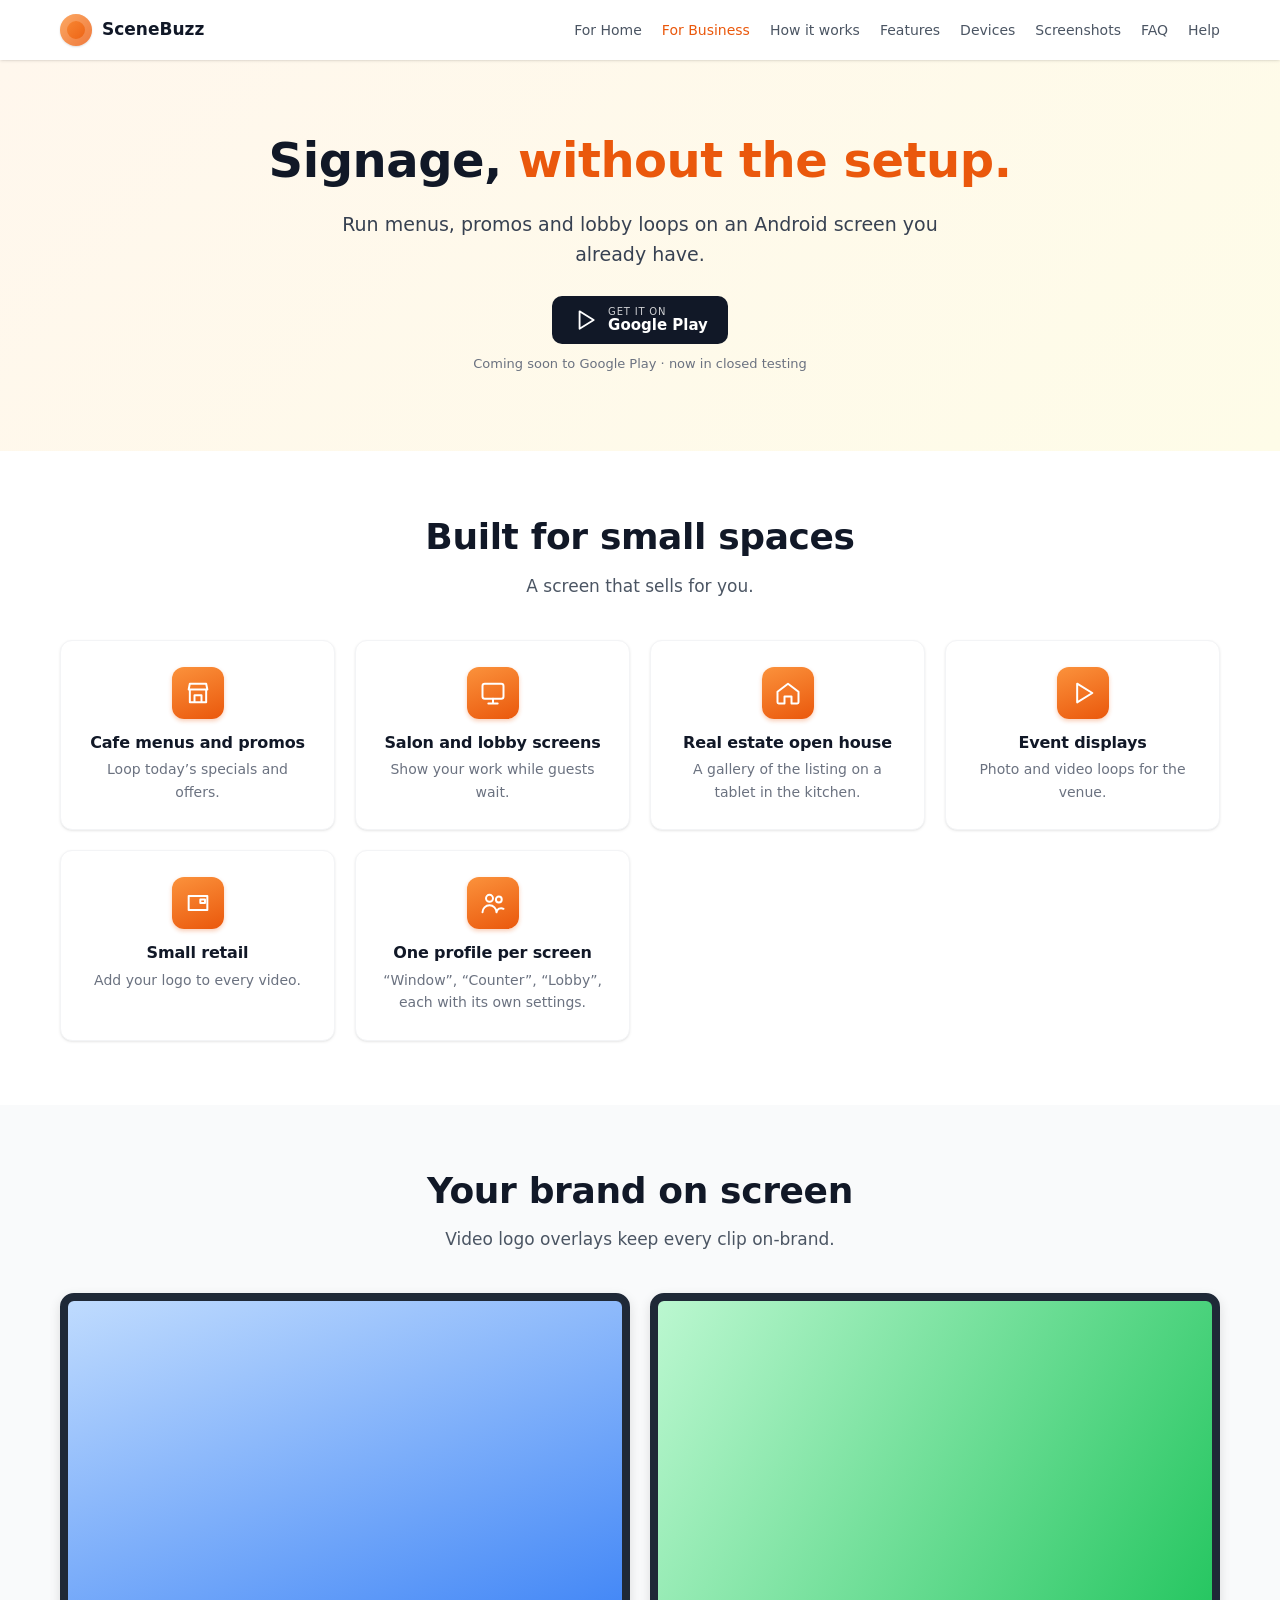
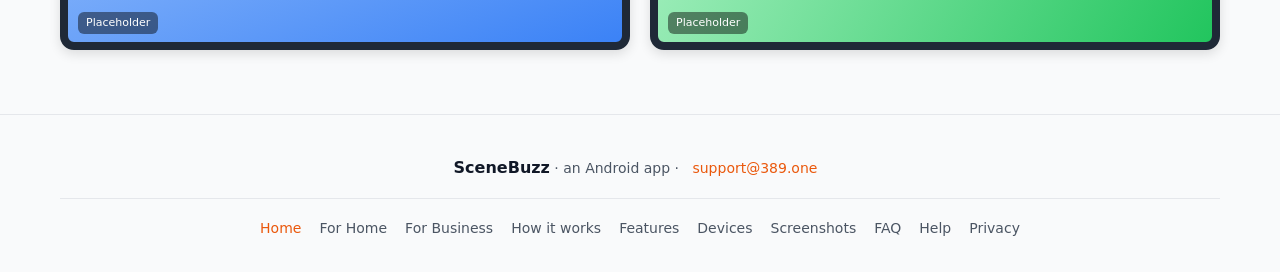
==== business.html @ 9015bb55 "Publish the SceneBuzz marketing site for GitHub Pages. Serve the generated static pages from the rep" ====
<!doctype html><html lang=en><head><meta charset=utf-8><meta name=viewport content="width=device-width,initial-scale=1"><title>For Business · SceneBuzz</title>
<link rel=stylesheet href=style.css></head><body>
<header><div class=w><a class=brand href=index.html><i></i>SceneBuzz</a><nav><a href="home.html">For Home</a><a href="business.html" class=on>For Business</a><a href="how-it-works.html">How it works</a><a href="features.html">Features</a><a href="devices.html">Devices</a><a href="screenshots.html">Screenshots</a><a href="faq.html">FAQ</a><a href="help.html">Help</a></nav></div></header><div class=hero><div class=w><h1>Signage, <span class=acc>without the setup.</span></h1><p class=lead>Run menus, promos and lobby loops on an Android screen you already have.</p><a class="btn play" href="#"><svg class="ic" viewBox="0 0 24 24" fill="none" stroke="currentColor" stroke-width="1.7" stroke-linecap="round" stroke-linejoin="round"><path d="M7 4l13 8-13 8z"/></svg><span><small>GET IT ON</small>Google Play</span></a><p class="soon">Coming soon to Google Play · now in closed testing</p></div></div><section class=""><div class=w><h2>Built for small spaces</h2><p class=sub>A screen that sells for you.</p><div class=g><div class=card><svg class="ic" viewBox="0 0 24 24" fill="none" stroke="currentColor" stroke-width="1.7" stroke-linecap="round" stroke-linejoin="round"><path d="M4 9h16l-1-5H5zM5 9v11h14V9M9 20v-6h6v6"/></svg><h3>Cafe menus and promos</h3><p>Loop today’s specials and offers.</p></div><div class=card><svg class="ic" viewBox="0 0 24 24" fill="none" stroke="currentColor" stroke-width="1.7" stroke-linecap="round" stroke-linejoin="round"><rect x="3" y="4" width="18" height="13" rx="2"/><path d="M8 21h8M12 17v4"/></svg><h3>Salon and lobby screens</h3><p>Show your work while guests wait.</p></div><div class=card><svg class="ic" viewBox="0 0 24 24" fill="none" stroke="currentColor" stroke-width="1.7" stroke-linecap="round" stroke-linejoin="round"><path d="M3 11l9-7 9 7v9a1 1 0 0 1-1 1h-5v-6H9v6H4a1 1 0 0 1-1-1z"/></svg><h3>Real estate open house</h3><p>A gallery of the listing on a tablet in the kitchen.</p></div><div class=card><svg class="ic" viewBox="0 0 24 24" fill="none" stroke="currentColor" stroke-width="1.7" stroke-linecap="round" stroke-linejoin="round"><path d="M7 4l13 8-13 8z"/></svg><h3>Event displays</h3><p>Photo and video loops for the venue.</p></div><div class=card><svg class="ic" viewBox="0 0 24 24" fill="none" stroke="currentColor" stroke-width="1.7" stroke-linecap="round" stroke-linejoin="round"><path d="M4 6h16v12H4z"/><path d="M14 9h4v3h-4z"/></svg><h3>Small retail</h3><p>Add your logo to every video.</p></div><div class=card><svg class="ic" viewBox="0 0 24 24" fill="none" stroke="currentColor" stroke-width="1.7" stroke-linecap="round" stroke-linejoin="round"><circle cx="9" cy="8" r="3"/><circle cx="17" cy="9" r="2.5"/><path d="M3 20a6 6 0 0 1 12 0M15 20a4 4 0 0 1 6-3"/></svg><h3>One profile per screen</h3><p>“Window”, “Counter”, “Lobby”, each with its own settings.</p></div></div></div></section><section class="dark"><div class=w><h2>Your brand on screen</h2><p class=sub>Video logo overlays keep every clip on-brand.</p><div class=g><div class="dev p2"><span>Placeholder</span></div><div class="dev p3"><span>Placeholder</span></div></div></div></section>
<footer><div class=w><div><b style="color:#f4efe8">SceneBuzz</b> · an Android app · <a href="mailto:support@389.one">support@389.one</a></div><div><a href="index.html">Home</a><a href="home.html">For Home</a><a href="business.html">For Business</a><a href="how-it-works.html">How it works</a><a href="features.html">Features</a><a href="devices.html">Devices</a><a href="screenshots.html">Screenshots</a><a href="faq.html">FAQ</a><a href="help.html">Help</a><a href="privacy.html">Privacy</a></div></div></footer></body></html>
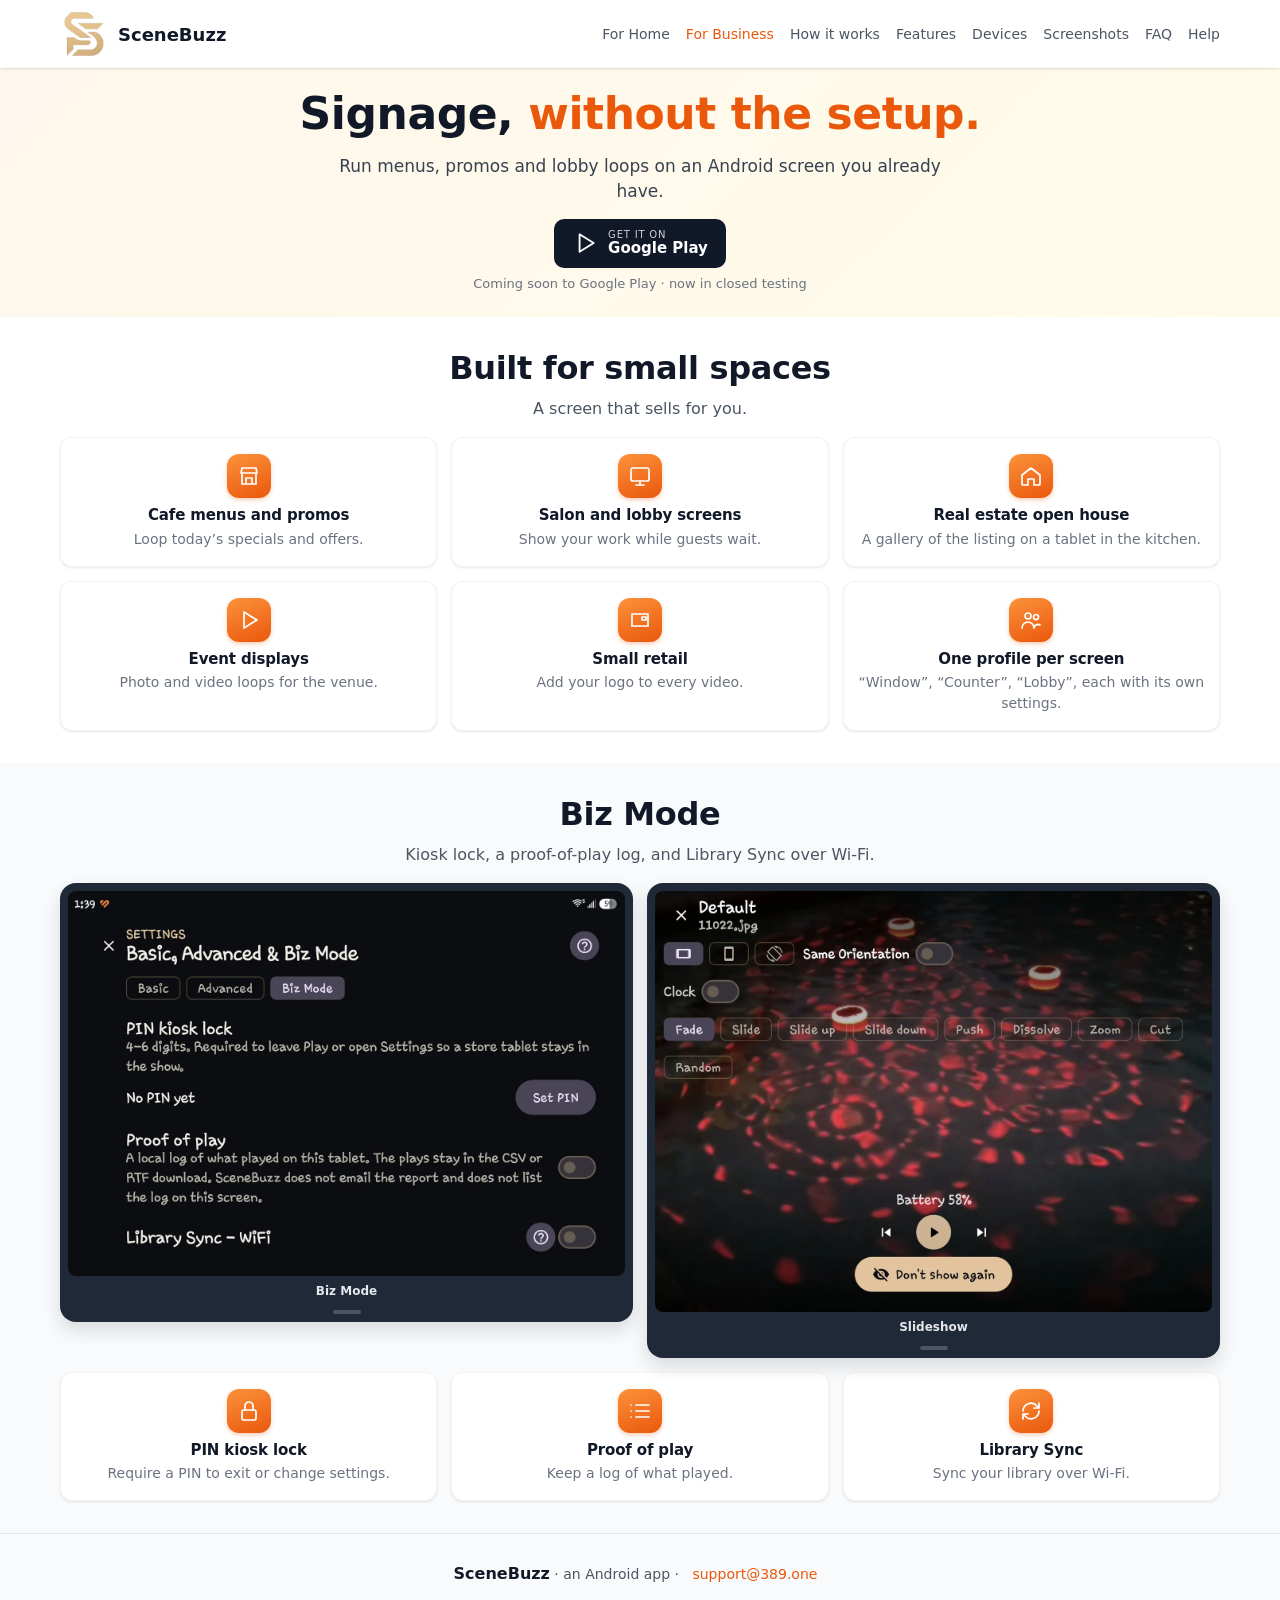
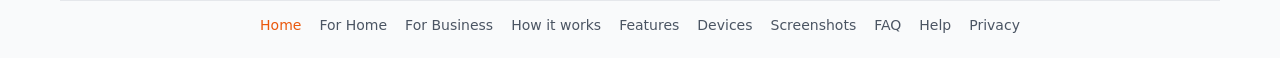
==== commit 1d2672db: "Tighten the marketing site and show real app screenshots. Reduce hero and section spacing, balance t" ====
--- a/business.html
+++ b/business.html
@@ -1,4 +1,6 @@
 <!doctype html><html lang=en><head><meta charset=utf-8><meta name=viewport content="width=device-width,initial-scale=1"><title>For Business · SceneBuzz</title>
+<meta name=description content="Biz Mode adds a PIN kiosk lock, a proof-of-play log, and Library Sync over Wi-Fi."><link rel=icon href=images/icon.png type=image/png><link rel=apple-touch-icon href=images/icon.png>
+<meta property=og:type content=website><meta property=og:title content="For Business · SceneBuzz"><meta property=og:description content="Biz Mode adds a PIN kiosk lock, a proof-of-play log, and Library Sync over Wi-Fi."><meta property=og:url content="https://scenebuzz.389.one/business.html"><meta property=og:image content="https://scenebuzz.389.one/images/feature.jpg"><meta name=twitter:card content=summary_large_image>
 <link rel=stylesheet href=style.css></head><body>
-<header><div class=w><a class=brand href=index.html><i></i>SceneBuzz</a><nav><a href="home.html">For Home</a><a href="business.html" class=on>For Business</a><a href="how-it-works.html">How it works</a><a href="features.html">Features</a><a href="devices.html">Devices</a><a href="screenshots.html">Screenshots</a><a href="faq.html">FAQ</a><a href="help.html">Help</a></nav></div></header><div class=hero><div class=w><h1>Signage, <span class=acc>without the setup.</span></h1><p class=lead>Run menus, promos and lobby loops on an Android screen you already have.</p><a class="btn play" href="#"><svg class="ic" viewBox="0 0 24 24" fill="none" stroke="currentColor" stroke-width="1.7" stroke-linecap="round" stroke-linejoin="round"><path d="M7 4l13 8-13 8z"/></svg><span><small>GET IT ON</small>Google Play</span></a><p class="soon">Coming soon to Google Play · now in closed testing</p></div></div><section class=""><div class=w><h2>Built for small spaces</h2><p class=sub>A screen that sells for you.</p><div class=g><div class=card><svg class="ic" viewBox="0 0 24 24" fill="none" stroke="currentColor" stroke-width="1.7" stroke-linecap="round" stroke-linejoin="round"><path d="M4 9h16l-1-5H5zM5 9v11h14V9M9 20v-6h6v6"/></svg><h3>Cafe menus and promos</h3><p>Loop today’s specials and offers.</p></div><div class=card><svg class="ic" viewBox="0 0 24 24" fill="none" stroke="currentColor" stroke-width="1.7" stroke-linecap="round" stroke-linejoin="round"><rect x="3" y="4" width="18" height="13" rx="2"/><path d="M8 21h8M12 17v4"/></svg><h3>Salon and lobby screens</h3><p>Show your work while guests wait.</p></div><div class=card><svg class="ic" viewBox="0 0 24 24" fill="none" stroke="currentColor" stroke-width="1.7" stroke-linecap="round" stroke-linejoin="round"><path d="M3 11l9-7 9 7v9a1 1 0 0 1-1 1h-5v-6H9v6H4a1 1 0 0 1-1-1z"/></svg><h3>Real estate open house</h3><p>A gallery of the listing on a tablet in the kitchen.</p></div><div class=card><svg class="ic" viewBox="0 0 24 24" fill="none" stroke="currentColor" stroke-width="1.7" stroke-linecap="round" stroke-linejoin="round"><path d="M7 4l13 8-13 8z"/></svg><h3>Event displays</h3><p>Photo and video loops for the venue.</p></div><div class=card><svg class="ic" viewBox="0 0 24 24" fill="none" stroke="currentColor" stroke-width="1.7" stroke-linecap="round" stroke-linejoin="round"><path d="M4 6h16v12H4z"/><path d="M14 9h4v3h-4z"/></svg><h3>Small retail</h3><p>Add your logo to every video.</p></div><div class=card><svg class="ic" viewBox="0 0 24 24" fill="none" stroke="currentColor" stroke-width="1.7" stroke-linecap="round" stroke-linejoin="round"><circle cx="9" cy="8" r="3"/><circle cx="17" cy="9" r="2.5"/><path d="M3 20a6 6 0 0 1 12 0M15 20a4 4 0 0 1 6-3"/></svg><h3>One profile per screen</h3><p>“Window”, “Counter”, “Lobby”, each with its own settings.</p></div></div></div></section><section class="dark"><div class=w><h2>Your brand on screen</h2><p class=sub>Video logo overlays keep every clip on-brand.</p><div class=g><div class="dev p2"><span>Placeholder</span></div><div class="dev p3"><span>Placeholder</span></div></div></div></section>
+<header><div class=w><a class=brand href=index.html><img src=images/icon.png alt="" width=48 height=48>SceneBuzz</a><nav><a href="home.html">For Home</a><a href="business.html" class=on>For Business</a><a href="how-it-works.html">How it works</a><a href="features.html">Features</a><a href="devices.html">Devices</a><a href="screenshots.html">Screenshots</a><a href="faq.html">FAQ</a><a href="help.html">Help</a></nav></div></header><div class=hero><div class=w><h1>Signage, <span class=acc>without the setup.</span></h1><p class=lead>Run menus, promos and lobby loops on an Android screen you already have.</p><a class="btn play" href="#"><svg class="ic" viewBox="0 0 24 24" fill="none" stroke="currentColor" stroke-width="1.7" stroke-linecap="round" stroke-linejoin="round"><path d="M7 4l13 8-13 8z"/></svg><span><small>GET IT ON</small>Google Play</span></a><p class="soon">Coming soon to Google Play · now in closed testing</p></div></div><section><div class=w><h2>Built for small spaces</h2><p class=sub>A screen that sells for you.</p><div class="g g3"><div class=card><svg class="ic" viewBox="0 0 24 24" fill="none" stroke="currentColor" stroke-width="1.7" stroke-linecap="round" stroke-linejoin="round"><path d="M4 9h16l-1-5H5zM5 9v11h14V9M9 20v-6h6v6"/></svg><h3>Cafe menus and promos</h3><p>Loop today’s specials and offers.</p></div><div class=card><svg class="ic" viewBox="0 0 24 24" fill="none" stroke="currentColor" stroke-width="1.7" stroke-linecap="round" stroke-linejoin="round"><rect x="3" y="4" width="18" height="13" rx="2"/><path d="M8 21h8M12 17v4"/></svg><h3>Salon and lobby screens</h3><p>Show your work while guests wait.</p></div><div class=card><svg class="ic" viewBox="0 0 24 24" fill="none" stroke="currentColor" stroke-width="1.7" stroke-linecap="round" stroke-linejoin="round"><path d="M3 11l9-7 9 7v9a1 1 0 0 1-1 1h-5v-6H9v6H4a1 1 0 0 1-1-1z"/></svg><h3>Real estate open house</h3><p>A gallery of the listing on a tablet in the kitchen.</p></div><div class=card><svg class="ic" viewBox="0 0 24 24" fill="none" stroke="currentColor" stroke-width="1.7" stroke-linecap="round" stroke-linejoin="round"><path d="M7 4l13 8-13 8z"/></svg><h3>Event displays</h3><p>Photo and video loops for the venue.</p></div><div class=card><svg class="ic" viewBox="0 0 24 24" fill="none" stroke="currentColor" stroke-width="1.7" stroke-linecap="round" stroke-linejoin="round"><path d="M4 6h16v12H4z"/><path d="M14 9h4v3h-4z"/></svg><h3>Small retail</h3><p>Add your logo to every video.</p></div><div class=card><svg class="ic" viewBox="0 0 24 24" fill="none" stroke="currentColor" stroke-width="1.7" stroke-linecap="round" stroke-linejoin="round"><circle cx="9" cy="8" r="3"/><circle cx="17" cy="9" r="2.5"/><path d="M3 20a6 6 0 0 1 12 0M15 20a4 4 0 0 1 6-3"/></svg><h3>One profile per screen</h3><p>“Window”, “Counter”, “Lobby”, each with its own settings.</p></div></div></div></section><section class="dark"><div class=w><h2>Biz Mode</h2><p class=sub>Kiosk lock, a proof-of-play log, and Library Sync over Wi-Fi.</p><div class=stack><div class="shots c2"><figure class=shot><img src=images/biz.webp alt="Biz Mode settings with PIN kiosk lock, proof of play, and Library Sync" width=1400 height=967><figcaption>Biz Mode</figcaption></figure><figure class=shot><img src=images/play.webp alt="SceneBuzz slideshow with the transition picker open" width=1400 height=1057><figcaption>Slideshow</figcaption></figure></div><div class="g g3"><div class=card><svg class="ic" viewBox="0 0 24 24" fill="none" stroke="currentColor" stroke-width="1.7" stroke-linecap="round" stroke-linejoin="round"><rect x="5" y="11" width="14" height="10" rx="2"/><path d="M8 11V7a4 4 0 0 1 8 0v4"/></svg><h3>PIN kiosk lock</h3><p>Require a PIN to exit or change settings.</p></div><div class=card><svg class="ic" viewBox="0 0 24 24" fill="none" stroke="currentColor" stroke-width="1.7" stroke-linecap="round" stroke-linejoin="round"><path d="M8 6h13M8 12h13M8 18h13M3 6h.01M3 12h.01M3 18h.01"/></svg><h3>Proof of play</h3><p>Keep a log of what played.</p></div><div class=card><svg class="ic" viewBox="0 0 24 24" fill="none" stroke="currentColor" stroke-width="1.7" stroke-linecap="round" stroke-linejoin="round"><path d="M4 12a8 8 0 0 1 14-5l2 2M20 12a8 8 0 0 1-14 5l-2-2M20 4v5h-5M4 20v-5h5"/></svg><h3>Library Sync</h3><p>Sync your library over Wi-Fi.</p></div></div></div></div></section>
 <footer><div class=w><div><b style="color:#f4efe8">SceneBuzz</b> · an Android app · <a href="mailto:support@389.one">support@389.one</a></div><div><a href="index.html">Home</a><a href="home.html">For Home</a><a href="business.html">For Business</a><a href="how-it-works.html">How it works</a><a href="features.html">Features</a><a href="devices.html">Devices</a><a href="screenshots.html">Screenshots</a><a href="faq.html">FAQ</a><a href="help.html">Help</a><a href="privacy.html">Privacy</a></div></div></footer></body></html>
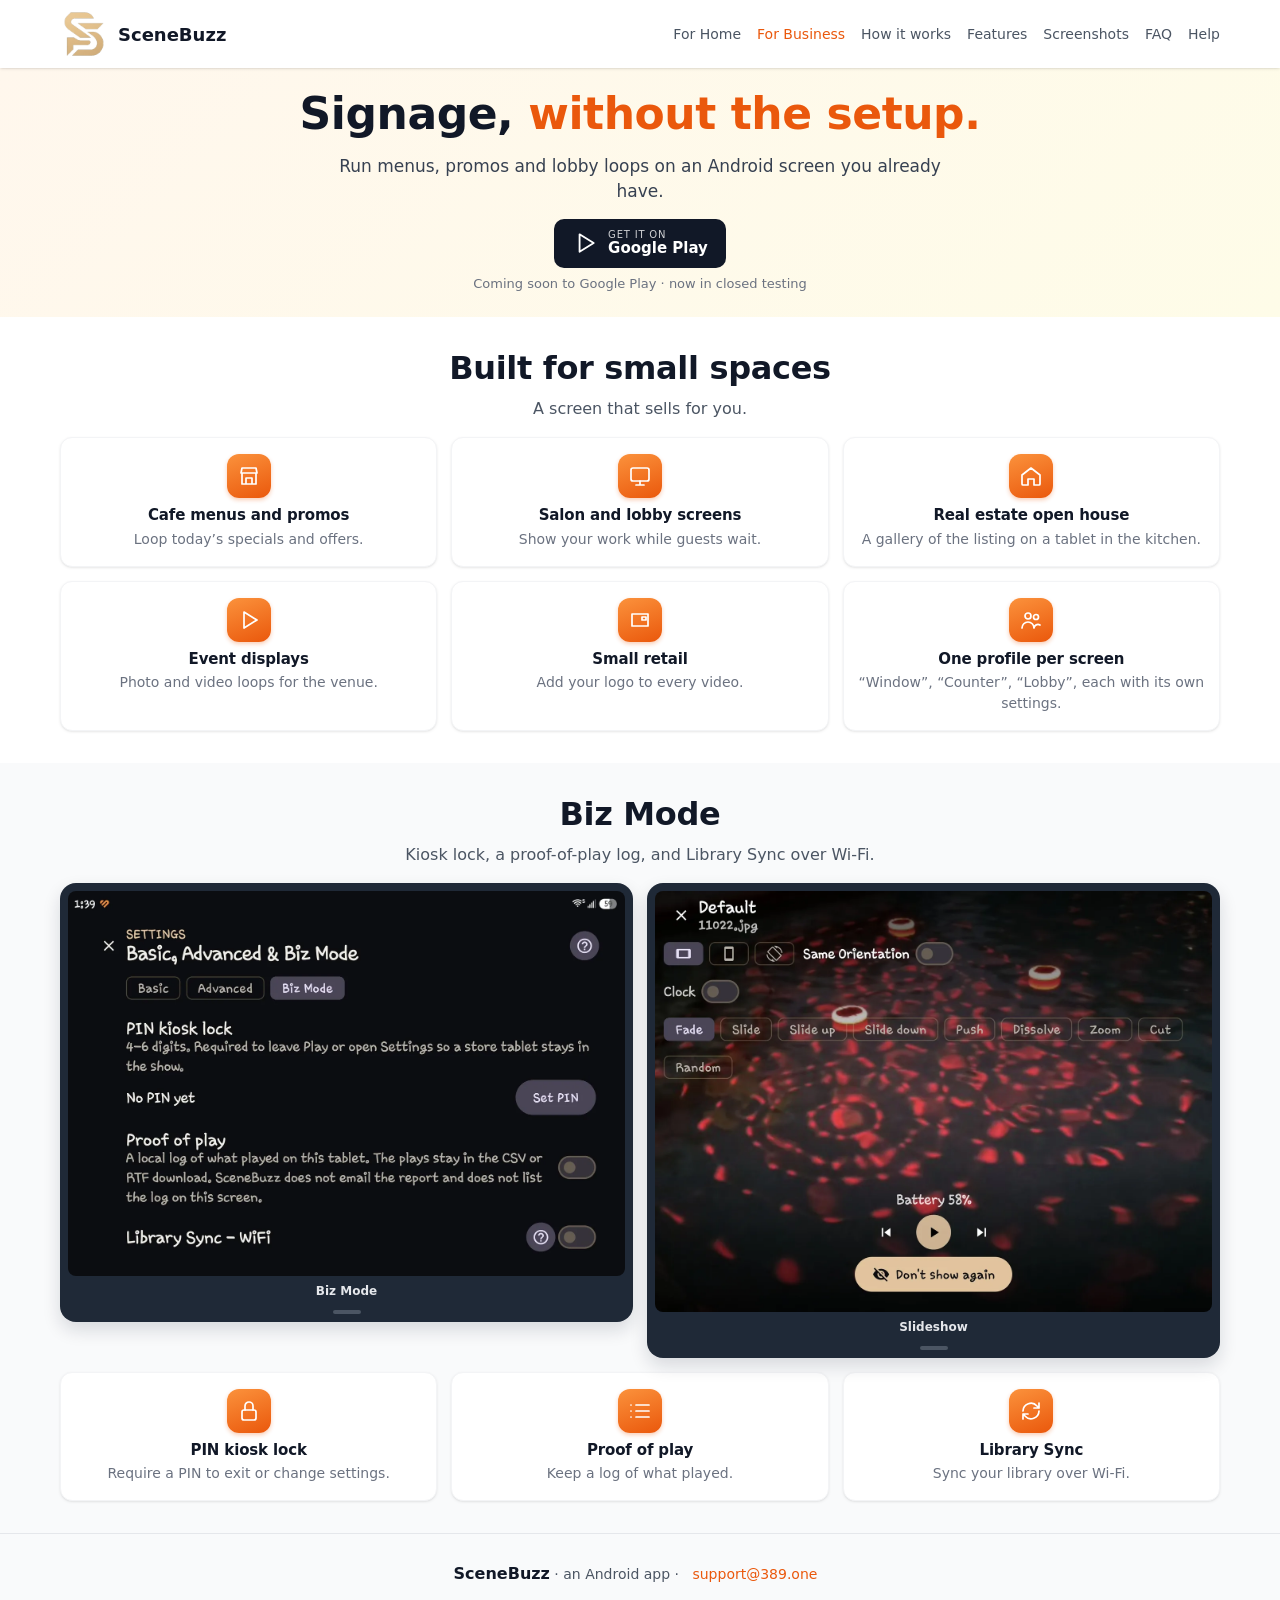
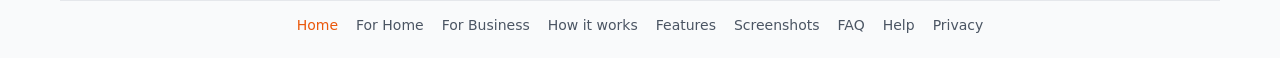
==== commit afcab457: "Remove the Devices page and show those tiles on the home page. Drop devices.html and every nav and f" ====
--- a/business.html
+++ b/business.html
@@ -2,5 +2,5 @@
 <meta name=description content="Biz Mode adds a PIN kiosk lock, a proof-of-play log, and Library Sync over Wi-Fi."><link rel=icon href=images/icon.png type=image/png><link rel=apple-touch-icon href=images/icon.png>
 <meta property=og:type content=website><meta property=og:title content="For Business · SceneBuzz"><meta property=og:description content="Biz Mode adds a PIN kiosk lock, a proof-of-play log, and Library Sync over Wi-Fi."><meta property=og:url content="https://scenebuzz.389.one/business.html"><meta property=og:image content="https://scenebuzz.389.one/images/feature.jpg"><meta name=twitter:card content=summary_large_image>
 <link rel=stylesheet href=style.css></head><body>
-<header><div class=w><a class=brand href=index.html><img src=images/icon.png alt="" width=48 height=48>SceneBuzz</a><nav><a href="home.html">For Home</a><a href="business.html" class=on>For Business</a><a href="how-it-works.html">How it works</a><a href="features.html">Features</a><a href="devices.html">Devices</a><a href="screenshots.html">Screenshots</a><a href="faq.html">FAQ</a><a href="help.html">Help</a></nav></div></header><div class=hero><div class=w><h1>Signage, <span class=acc>without the setup.</span></h1><p class=lead>Run menus, promos and lobby loops on an Android screen you already have.</p><a class="btn play" href="#"><svg class="ic" viewBox="0 0 24 24" fill="none" stroke="currentColor" stroke-width="1.7" stroke-linecap="round" stroke-linejoin="round"><path d="M7 4l13 8-13 8z"/></svg><span><small>GET IT ON</small>Google Play</span></a><p class="soon">Coming soon to Google Play · now in closed testing</p></div></div><section><div class=w><h2>Built for small spaces</h2><p class=sub>A screen that sells for you.</p><div class="g g3"><div class=card><svg class="ic" viewBox="0 0 24 24" fill="none" stroke="currentColor" stroke-width="1.7" stroke-linecap="round" stroke-linejoin="round"><path d="M4 9h16l-1-5H5zM5 9v11h14V9M9 20v-6h6v6"/></svg><h3>Cafe menus and promos</h3><p>Loop today’s specials and offers.</p></div><div class=card><svg class="ic" viewBox="0 0 24 24" fill="none" stroke="currentColor" stroke-width="1.7" stroke-linecap="round" stroke-linejoin="round"><rect x="3" y="4" width="18" height="13" rx="2"/><path d="M8 21h8M12 17v4"/></svg><h3>Salon and lobby screens</h3><p>Show your work while guests wait.</p></div><div class=card><svg class="ic" viewBox="0 0 24 24" fill="none" stroke="currentColor" stroke-width="1.7" stroke-linecap="round" stroke-linejoin="round"><path d="M3 11l9-7 9 7v9a1 1 0 0 1-1 1h-5v-6H9v6H4a1 1 0 0 1-1-1z"/></svg><h3>Real estate open house</h3><p>A gallery of the listing on a tablet in the kitchen.</p></div><div class=card><svg class="ic" viewBox="0 0 24 24" fill="none" stroke="currentColor" stroke-width="1.7" stroke-linecap="round" stroke-linejoin="round"><path d="M7 4l13 8-13 8z"/></svg><h3>Event displays</h3><p>Photo and video loops for the venue.</p></div><div class=card><svg class="ic" viewBox="0 0 24 24" fill="none" stroke="currentColor" stroke-width="1.7" stroke-linecap="round" stroke-linejoin="round"><path d="M4 6h16v12H4z"/><path d="M14 9h4v3h-4z"/></svg><h3>Small retail</h3><p>Add your logo to every video.</p></div><div class=card><svg class="ic" viewBox="0 0 24 24" fill="none" stroke="currentColor" stroke-width="1.7" stroke-linecap="round" stroke-linejoin="round"><circle cx="9" cy="8" r="3"/><circle cx="17" cy="9" r="2.5"/><path d="M3 20a6 6 0 0 1 12 0M15 20a4 4 0 0 1 6-3"/></svg><h3>One profile per screen</h3><p>“Window”, “Counter”, “Lobby”, each with its own settings.</p></div></div></div></section><section class="dark"><div class=w><h2>Biz Mode</h2><p class=sub>Kiosk lock, a proof-of-play log, and Library Sync over Wi-Fi.</p><div class=stack><div class="shots c2"><figure class=shot><img src=images/biz.webp alt="Biz Mode settings with PIN kiosk lock, proof of play, and Library Sync" width=1400 height=967><figcaption>Biz Mode</figcaption></figure><figure class=shot><img src=images/play.webp alt="SceneBuzz slideshow with the transition picker open" width=1400 height=1057><figcaption>Slideshow</figcaption></figure></div><div class="g g3"><div class=card><svg class="ic" viewBox="0 0 24 24" fill="none" stroke="currentColor" stroke-width="1.7" stroke-linecap="round" stroke-linejoin="round"><rect x="5" y="11" width="14" height="10" rx="2"/><path d="M8 11V7a4 4 0 0 1 8 0v4"/></svg><h3>PIN kiosk lock</h3><p>Require a PIN to exit or change settings.</p></div><div class=card><svg class="ic" viewBox="0 0 24 24" fill="none" stroke="currentColor" stroke-width="1.7" stroke-linecap="round" stroke-linejoin="round"><path d="M8 6h13M8 12h13M8 18h13M3 6h.01M3 12h.01M3 18h.01"/></svg><h3>Proof of play</h3><p>Keep a log of what played.</p></div><div class=card><svg class="ic" viewBox="0 0 24 24" fill="none" stroke="currentColor" stroke-width="1.7" stroke-linecap="round" stroke-linejoin="round"><path d="M4 12a8 8 0 0 1 14-5l2 2M20 12a8 8 0 0 1-14 5l-2-2M20 4v5h-5M4 20v-5h5"/></svg><h3>Library Sync</h3><p>Sync your library over Wi-Fi.</p></div></div></div></div></section>
-<footer><div class=w><div><b style="color:#f4efe8">SceneBuzz</b> · an Android app · <a href="mailto:support@389.one">support@389.one</a></div><div><a href="index.html">Home</a><a href="home.html">For Home</a><a href="business.html">For Business</a><a href="how-it-works.html">How it works</a><a href="features.html">Features</a><a href="devices.html">Devices</a><a href="screenshots.html">Screenshots</a><a href="faq.html">FAQ</a><a href="help.html">Help</a><a href="privacy.html">Privacy</a></div></div></footer></body></html>+<header><div class=w><a class=brand href=index.html><img src=images/icon.png alt="" width=48 height=48>SceneBuzz</a><nav><a href="home.html">For Home</a><a href="business.html" class=on>For Business</a><a href="how-it-works.html">How it works</a><a href="features.html">Features</a><a href="screenshots.html">Screenshots</a><a href="faq.html">FAQ</a><a href="help.html">Help</a></nav></div></header><div class=hero><div class=w><h1>Signage, <span class=acc>without the setup.</span></h1><p class=lead>Run menus, promos and lobby loops on an Android screen you already have.</p><a class="btn play" href="#"><svg class="ic" viewBox="0 0 24 24" fill="none" stroke="currentColor" stroke-width="1.7" stroke-linecap="round" stroke-linejoin="round"><path d="M7 4l13 8-13 8z"/></svg><span><small>GET IT ON</small>Google Play</span></a><p class="soon">Coming soon to Google Play · now in closed testing</p></div></div><section><div class=w><h2>Built for small spaces</h2><p class=sub>A screen that sells for you.</p><div class="g g3"><div class=card><svg class="ic" viewBox="0 0 24 24" fill="none" stroke="currentColor" stroke-width="1.7" stroke-linecap="round" stroke-linejoin="round"><path d="M4 9h16l-1-5H5zM5 9v11h14V9M9 20v-6h6v6"/></svg><h3>Cafe menus and promos</h3><p>Loop today’s specials and offers.</p></div><div class=card><svg class="ic" viewBox="0 0 24 24" fill="none" stroke="currentColor" stroke-width="1.7" stroke-linecap="round" stroke-linejoin="round"><rect x="3" y="4" width="18" height="13" rx="2"/><path d="M8 21h8M12 17v4"/></svg><h3>Salon and lobby screens</h3><p>Show your work while guests wait.</p></div><div class=card><svg class="ic" viewBox="0 0 24 24" fill="none" stroke="currentColor" stroke-width="1.7" stroke-linecap="round" stroke-linejoin="round"><path d="M3 11l9-7 9 7v9a1 1 0 0 1-1 1h-5v-6H9v6H4a1 1 0 0 1-1-1z"/></svg><h3>Real estate open house</h3><p>A gallery of the listing on a tablet in the kitchen.</p></div><div class=card><svg class="ic" viewBox="0 0 24 24" fill="none" stroke="currentColor" stroke-width="1.7" stroke-linecap="round" stroke-linejoin="round"><path d="M7 4l13 8-13 8z"/></svg><h3>Event displays</h3><p>Photo and video loops for the venue.</p></div><div class=card><svg class="ic" viewBox="0 0 24 24" fill="none" stroke="currentColor" stroke-width="1.7" stroke-linecap="round" stroke-linejoin="round"><path d="M4 6h16v12H4z"/><path d="M14 9h4v3h-4z"/></svg><h3>Small retail</h3><p>Add your logo to every video.</p></div><div class=card><svg class="ic" viewBox="0 0 24 24" fill="none" stroke="currentColor" stroke-width="1.7" stroke-linecap="round" stroke-linejoin="round"><circle cx="9" cy="8" r="3"/><circle cx="17" cy="9" r="2.5"/><path d="M3 20a6 6 0 0 1 12 0M15 20a4 4 0 0 1 6-3"/></svg><h3>One profile per screen</h3><p>“Window”, “Counter”, “Lobby”, each with its own settings.</p></div></div></div></section><section class="dark"><div class=w><h2>Biz Mode</h2><p class=sub>Kiosk lock, a proof-of-play log, and Library Sync over Wi-Fi.</p><div class=stack><div class="shots c2"><figure class=shot><img src=images/biz.webp alt="Biz Mode settings with PIN kiosk lock, proof of play, and Library Sync" width=1400 height=967><figcaption>Biz Mode</figcaption></figure><figure class=shot><img src=images/play.webp alt="SceneBuzz slideshow with the transition picker open" width=1400 height=1057><figcaption>Slideshow</figcaption></figure></div><div class="g g3"><div class=card><svg class="ic" viewBox="0 0 24 24" fill="none" stroke="currentColor" stroke-width="1.7" stroke-linecap="round" stroke-linejoin="round"><rect x="5" y="11" width="14" height="10" rx="2"/><path d="M8 11V7a4 4 0 0 1 8 0v4"/></svg><h3>PIN kiosk lock</h3><p>Require a PIN to exit or change settings.</p></div><div class=card><svg class="ic" viewBox="0 0 24 24" fill="none" stroke="currentColor" stroke-width="1.7" stroke-linecap="round" stroke-linejoin="round"><path d="M8 6h13M8 12h13M8 18h13M3 6h.01M3 12h.01M3 18h.01"/></svg><h3>Proof of play</h3><p>Keep a log of what played.</p></div><div class=card><svg class="ic" viewBox="0 0 24 24" fill="none" stroke="currentColor" stroke-width="1.7" stroke-linecap="round" stroke-linejoin="round"><path d="M4 12a8 8 0 0 1 14-5l2 2M20 12a8 8 0 0 1-14 5l-2-2M20 4v5h-5M4 20v-5h5"/></svg><h3>Library Sync</h3><p>Sync your library over Wi-Fi.</p></div></div></div></div></section>
+<footer><div class=w><div><b style="color:#f4efe8">SceneBuzz</b> · an Android app · <a href="mailto:support@389.one">support@389.one</a></div><div><a href="index.html">Home</a><a href="home.html">For Home</a><a href="business.html">For Business</a><a href="how-it-works.html">How it works</a><a href="features.html">Features</a><a href="screenshots.html">Screenshots</a><a href="faq.html">FAQ</a><a href="help.html">Help</a><a href="privacy.html">Privacy</a></div></div></footer></body></html>
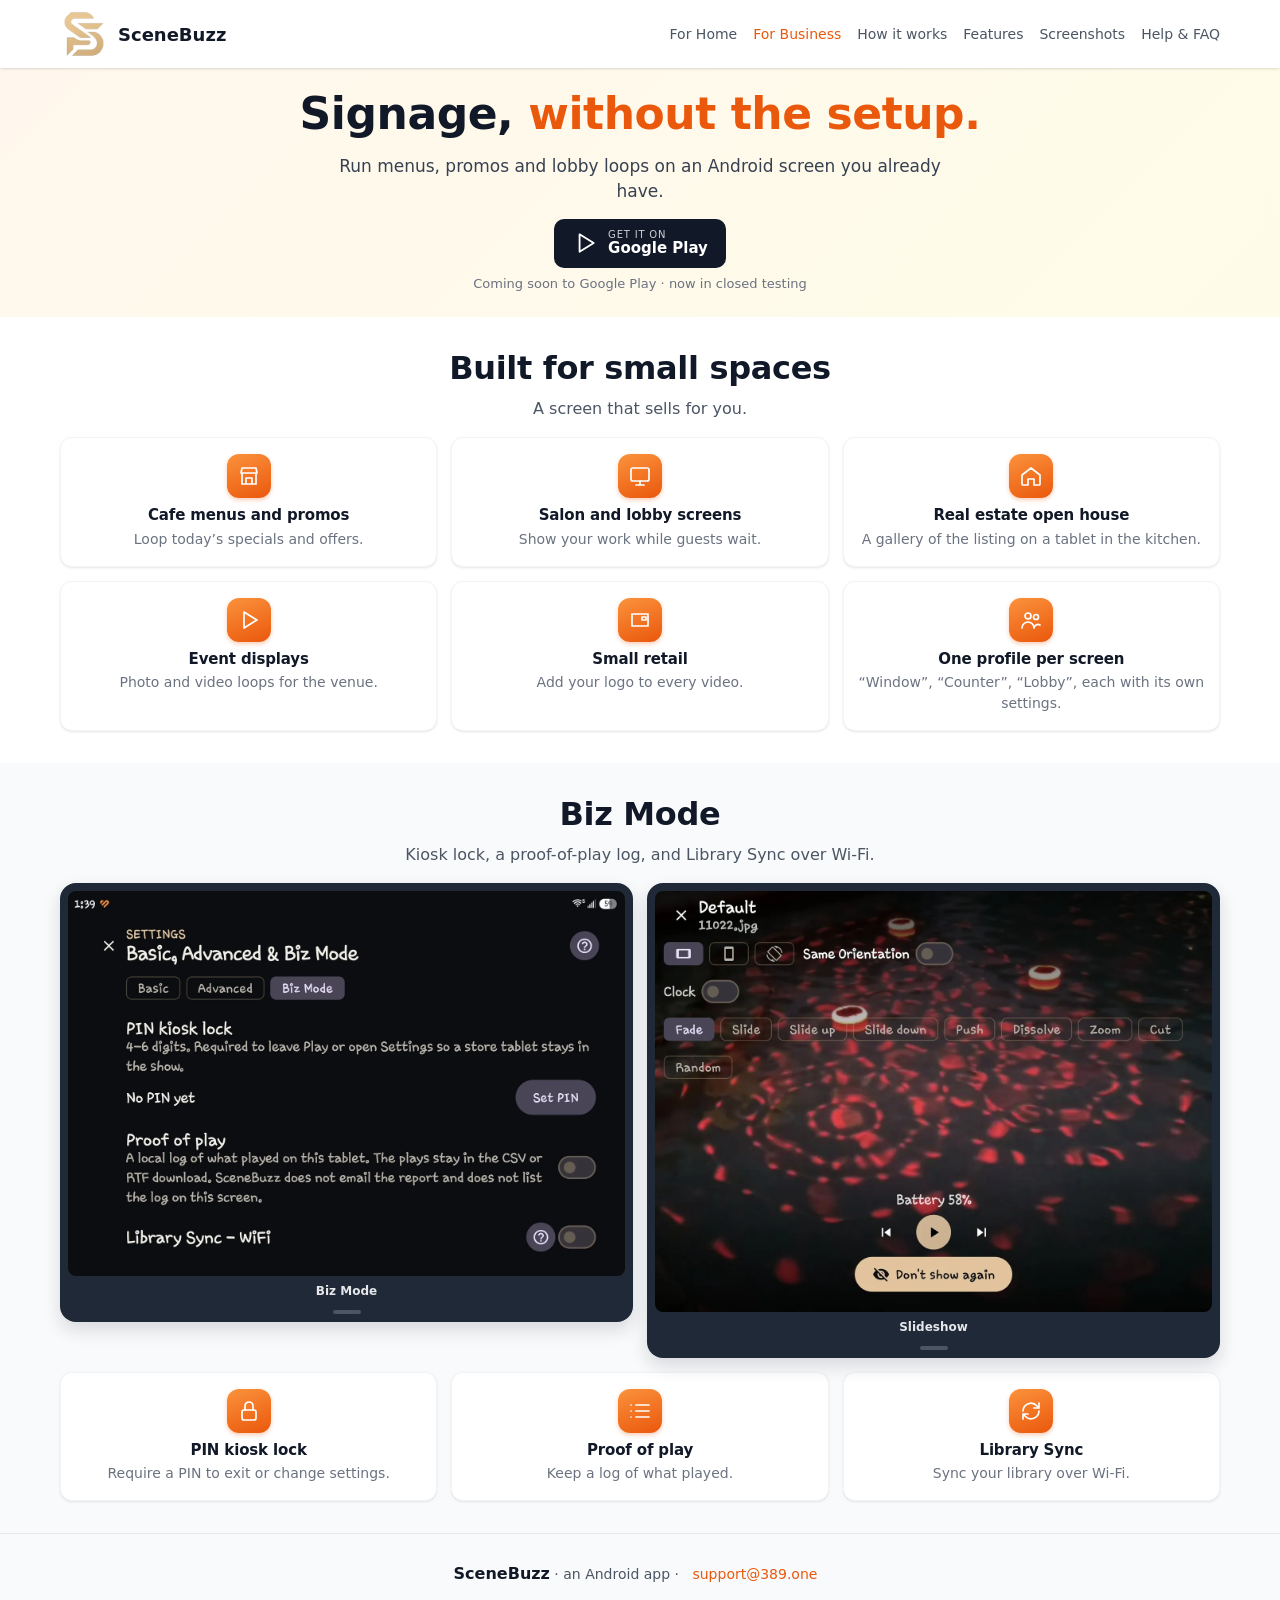
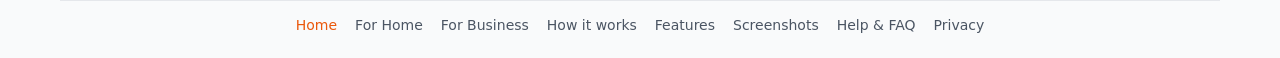
==== commit af254ba3: "Merge the Help page into Help & FAQ. Keep the answers on faq.html, including how to pick a folder an" ====
--- a/business.html
+++ b/business.html
@@ -2,5 +2,5 @@
 <meta name=description content="Biz Mode adds a PIN kiosk lock, a proof-of-play log, and Library Sync over Wi-Fi."><link rel=icon href=images/icon.png type=image/png><link rel=apple-touch-icon href=images/icon.png>
 <meta property=og:type content=website><meta property=og:title content="For Business · SceneBuzz"><meta property=og:description content="Biz Mode adds a PIN kiosk lock, a proof-of-play log, and Library Sync over Wi-Fi."><meta property=og:url content="https://scenebuzz.389.one/business.html"><meta property=og:image content="https://scenebuzz.389.one/images/feature.jpg"><meta name=twitter:card content=summary_large_image>
 <link rel=stylesheet href=style.css></head><body>
-<header><div class=w><a class=brand href=index.html><img src=images/icon.png alt="" width=48 height=48>SceneBuzz</a><nav><a href="home.html">For Home</a><a href="business.html" class=on>For Business</a><a href="how-it-works.html">How it works</a><a href="features.html">Features</a><a href="screenshots.html">Screenshots</a><a href="faq.html">FAQ</a><a href="help.html">Help</a></nav></div></header><div class=hero><div class=w><h1>Signage, <span class=acc>without the setup.</span></h1><p class=lead>Run menus, promos and lobby loops on an Android screen you already have.</p><a class="btn play" href="#"><svg class="ic" viewBox="0 0 24 24" fill="none" stroke="currentColor" stroke-width="1.7" stroke-linecap="round" stroke-linejoin="round"><path d="M7 4l13 8-13 8z"/></svg><span><small>GET IT ON</small>Google Play</span></a><p class="soon">Coming soon to Google Play · now in closed testing</p></div></div><section><div class=w><h2>Built for small spaces</h2><p class=sub>A screen that sells for you.</p><div class="g g3"><div class=card><svg class="ic" viewBox="0 0 24 24" fill="none" stroke="currentColor" stroke-width="1.7" stroke-linecap="round" stroke-linejoin="round"><path d="M4 9h16l-1-5H5zM5 9v11h14V9M9 20v-6h6v6"/></svg><h3>Cafe menus and promos</h3><p>Loop today’s specials and offers.</p></div><div class=card><svg class="ic" viewBox="0 0 24 24" fill="none" stroke="currentColor" stroke-width="1.7" stroke-linecap="round" stroke-linejoin="round"><rect x="3" y="4" width="18" height="13" rx="2"/><path d="M8 21h8M12 17v4"/></svg><h3>Salon and lobby screens</h3><p>Show your work while guests wait.</p></div><div class=card><svg class="ic" viewBox="0 0 24 24" fill="none" stroke="currentColor" stroke-width="1.7" stroke-linecap="round" stroke-linejoin="round"><path d="M3 11l9-7 9 7v9a1 1 0 0 1-1 1h-5v-6H9v6H4a1 1 0 0 1-1-1z"/></svg><h3>Real estate open house</h3><p>A gallery of the listing on a tablet in the kitchen.</p></div><div class=card><svg class="ic" viewBox="0 0 24 24" fill="none" stroke="currentColor" stroke-width="1.7" stroke-linecap="round" stroke-linejoin="round"><path d="M7 4l13 8-13 8z"/></svg><h3>Event displays</h3><p>Photo and video loops for the venue.</p></div><div class=card><svg class="ic" viewBox="0 0 24 24" fill="none" stroke="currentColor" stroke-width="1.7" stroke-linecap="round" stroke-linejoin="round"><path d="M4 6h16v12H4z"/><path d="M14 9h4v3h-4z"/></svg><h3>Small retail</h3><p>Add your logo to every video.</p></div><div class=card><svg class="ic" viewBox="0 0 24 24" fill="none" stroke="currentColor" stroke-width="1.7" stroke-linecap="round" stroke-linejoin="round"><circle cx="9" cy="8" r="3"/><circle cx="17" cy="9" r="2.5"/><path d="M3 20a6 6 0 0 1 12 0M15 20a4 4 0 0 1 6-3"/></svg><h3>One profile per screen</h3><p>“Window”, “Counter”, “Lobby”, each with its own settings.</p></div></div></div></section><section class="dark"><div class=w><h2>Biz Mode</h2><p class=sub>Kiosk lock, a proof-of-play log, and Library Sync over Wi-Fi.</p><div class=stack><div class="shots c2"><figure class=shot><img src=images/biz.webp alt="Biz Mode settings with PIN kiosk lock, proof of play, and Library Sync" width=1400 height=967><figcaption>Biz Mode</figcaption></figure><figure class=shot><img src=images/play.webp alt="SceneBuzz slideshow with the transition picker open" width=1400 height=1057><figcaption>Slideshow</figcaption></figure></div><div class="g g3"><div class=card><svg class="ic" viewBox="0 0 24 24" fill="none" stroke="currentColor" stroke-width="1.7" stroke-linecap="round" stroke-linejoin="round"><rect x="5" y="11" width="14" height="10" rx="2"/><path d="M8 11V7a4 4 0 0 1 8 0v4"/></svg><h3>PIN kiosk lock</h3><p>Require a PIN to exit or change settings.</p></div><div class=card><svg class="ic" viewBox="0 0 24 24" fill="none" stroke="currentColor" stroke-width="1.7" stroke-linecap="round" stroke-linejoin="round"><path d="M8 6h13M8 12h13M8 18h13M3 6h.01M3 12h.01M3 18h.01"/></svg><h3>Proof of play</h3><p>Keep a log of what played.</p></div><div class=card><svg class="ic" viewBox="0 0 24 24" fill="none" stroke="currentColor" stroke-width="1.7" stroke-linecap="round" stroke-linejoin="round"><path d="M4 12a8 8 0 0 1 14-5l2 2M20 12a8 8 0 0 1-14 5l-2-2M20 4v5h-5M4 20v-5h5"/></svg><h3>Library Sync</h3><p>Sync your library over Wi-Fi.</p></div></div></div></div></section>
-<footer><div class=w><div><b style="color:#f4efe8">SceneBuzz</b> · an Android app · <a href="mailto:support@389.one">support@389.one</a></div><div><a href="index.html">Home</a><a href="home.html">For Home</a><a href="business.html">For Business</a><a href="how-it-works.html">How it works</a><a href="features.html">Features</a><a href="screenshots.html">Screenshots</a><a href="faq.html">FAQ</a><a href="help.html">Help</a><a href="privacy.html">Privacy</a></div></div></footer></body></html>+<header><div class=w><a class=brand href=index.html><img src=images/icon.png alt="" width=48 height=48>SceneBuzz</a><nav><a href="home.html">For Home</a><a href="business.html" class=on>For Business</a><a href="how-it-works.html">How it works</a><a href="features.html">Features</a><a href="screenshots.html">Screenshots</a><a href="faq.html">Help & FAQ</a></nav></div></header><div class=hero><div class=w><h1>Signage, <span class=acc>without the setup.</span></h1><p class=lead>Run menus, promos and lobby loops on an Android screen you already have.</p><a class="btn play" href="#"><svg class="ic" viewBox="0 0 24 24" fill="none" stroke="currentColor" stroke-width="1.7" stroke-linecap="round" stroke-linejoin="round"><path d="M7 4l13 8-13 8z"/></svg><span><small>GET IT ON</small>Google Play</span></a><p class="soon">Coming soon to Google Play · now in closed testing</p></div></div><section><div class=w><h2>Built for small spaces</h2><p class=sub>A screen that sells for you.</p><div class="g g3"><div class=card><svg class="ic" viewBox="0 0 24 24" fill="none" stroke="currentColor" stroke-width="1.7" stroke-linecap="round" stroke-linejoin="round"><path d="M4 9h16l-1-5H5zM5 9v11h14V9M9 20v-6h6v6"/></svg><h3>Cafe menus and promos</h3><p>Loop today’s specials and offers.</p></div><div class=card><svg class="ic" viewBox="0 0 24 24" fill="none" stroke="currentColor" stroke-width="1.7" stroke-linecap="round" stroke-linejoin="round"><rect x="3" y="4" width="18" height="13" rx="2"/><path d="M8 21h8M12 17v4"/></svg><h3>Salon and lobby screens</h3><p>Show your work while guests wait.</p></div><div class=card><svg class="ic" viewBox="0 0 24 24" fill="none" stroke="currentColor" stroke-width="1.7" stroke-linecap="round" stroke-linejoin="round"><path d="M3 11l9-7 9 7v9a1 1 0 0 1-1 1h-5v-6H9v6H4a1 1 0 0 1-1-1z"/></svg><h3>Real estate open house</h3><p>A gallery of the listing on a tablet in the kitchen.</p></div><div class=card><svg class="ic" viewBox="0 0 24 24" fill="none" stroke="currentColor" stroke-width="1.7" stroke-linecap="round" stroke-linejoin="round"><path d="M7 4l13 8-13 8z"/></svg><h3>Event displays</h3><p>Photo and video loops for the venue.</p></div><div class=card><svg class="ic" viewBox="0 0 24 24" fill="none" stroke="currentColor" stroke-width="1.7" stroke-linecap="round" stroke-linejoin="round"><path d="M4 6h16v12H4z"/><path d="M14 9h4v3h-4z"/></svg><h3>Small retail</h3><p>Add your logo to every video.</p></div><div class=card><svg class="ic" viewBox="0 0 24 24" fill="none" stroke="currentColor" stroke-width="1.7" stroke-linecap="round" stroke-linejoin="round"><circle cx="9" cy="8" r="3"/><circle cx="17" cy="9" r="2.5"/><path d="M3 20a6 6 0 0 1 12 0M15 20a4 4 0 0 1 6-3"/></svg><h3>One profile per screen</h3><p>“Window”, “Counter”, “Lobby”, each with its own settings.</p></div></div></div></section><section class="dark"><div class=w><h2>Biz Mode</h2><p class=sub>Kiosk lock, a proof-of-play log, and Library Sync over Wi-Fi.</p><div class=stack><div class="shots c2"><figure class=shot><img src=images/biz.webp alt="Biz Mode settings with PIN kiosk lock, proof of play, and Library Sync" width=1400 height=967><figcaption>Biz Mode</figcaption></figure><figure class=shot><img src=images/play.webp alt="SceneBuzz slideshow with the transition picker open" width=1400 height=1057><figcaption>Slideshow</figcaption></figure></div><div class="g g3"><div class=card><svg class="ic" viewBox="0 0 24 24" fill="none" stroke="currentColor" stroke-width="1.7" stroke-linecap="round" stroke-linejoin="round"><rect x="5" y="11" width="14" height="10" rx="2"/><path d="M8 11V7a4 4 0 0 1 8 0v4"/></svg><h3>PIN kiosk lock</h3><p>Require a PIN to exit or change settings.</p></div><div class=card><svg class="ic" viewBox="0 0 24 24" fill="none" stroke="currentColor" stroke-width="1.7" stroke-linecap="round" stroke-linejoin="round"><path d="M8 6h13M8 12h13M8 18h13M3 6h.01M3 12h.01M3 18h.01"/></svg><h3>Proof of play</h3><p>Keep a log of what played.</p></div><div class=card><svg class="ic" viewBox="0 0 24 24" fill="none" stroke="currentColor" stroke-width="1.7" stroke-linecap="round" stroke-linejoin="round"><path d="M4 12a8 8 0 0 1 14-5l2 2M20 12a8 8 0 0 1-14 5l-2-2M20 4v5h-5M4 20v-5h5"/></svg><h3>Library Sync</h3><p>Sync your library over Wi-Fi.</p></div></div></div></div></section>
+<footer><div class=w><div><b style="color:#f4efe8">SceneBuzz</b> · an Android app · <a href="mailto:support@389.one">support@389.one</a></div><div><a href="index.html">Home</a><a href="home.html">For Home</a><a href="business.html">For Business</a><a href="how-it-works.html">How it works</a><a href="features.html">Features</a><a href="screenshots.html">Screenshots</a><a href="faq.html">Help & FAQ</a><a href="privacy.html">Privacy</a></div></div></footer></body></html>
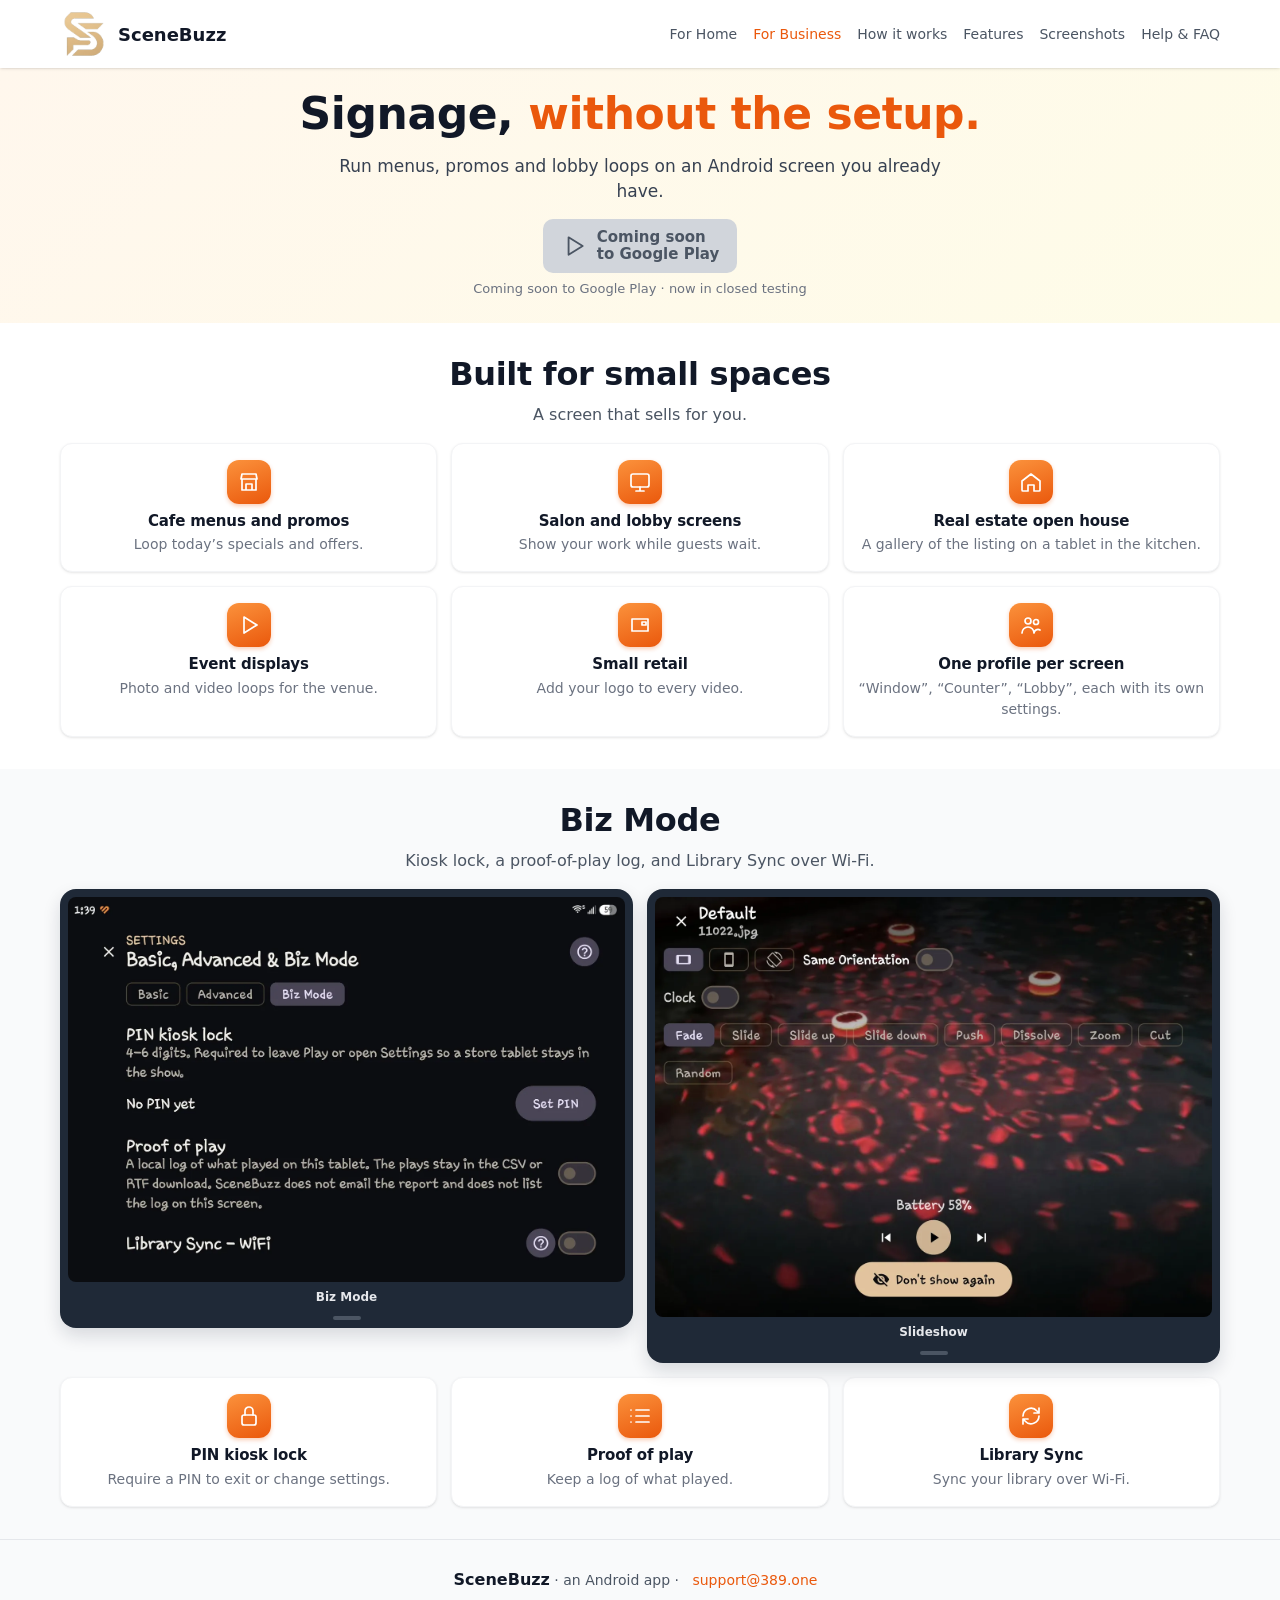
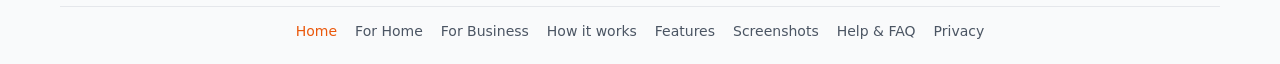
==== commit 9bfaefbe: "Publish the privacy policy and mark Google Play as coming soon. The privacy page uses the real polic" ====
--- a/business.html
+++ b/business.html
@@ -1,6 +1,6 @@
 <!doctype html><html lang=en><head><meta charset=utf-8><meta name=viewport content="width=device-width,initial-scale=1"><title>For Business · SceneBuzz</title>
-<meta name=description content="Biz Mode adds a PIN kiosk lock, a proof-of-play log, and Library Sync over Wi-Fi."><link rel=icon href=images/icon.png type=image/png><link rel=apple-touch-icon href=images/icon.png>
+<meta name=description content="Biz Mode adds a PIN kiosk lock, a proof-of-play log, and Library Sync over Wi-Fi."><link rel=icon href=images/icon.png type=image/png><link rel=icon href=favicon.ico sizes=48x48><link rel=apple-touch-icon href=images/icon.png>
 <meta property=og:type content=website><meta property=og:title content="For Business · SceneBuzz"><meta property=og:description content="Biz Mode adds a PIN kiosk lock, a proof-of-play log, and Library Sync over Wi-Fi."><meta property=og:url content="https://scenebuzz.389.one/business.html"><meta property=og:image content="https://scenebuzz.389.one/images/feature.jpg"><meta name=twitter:card content=summary_large_image>
 <link rel=stylesheet href=style.css></head><body>
-<header><div class=w><a class=brand href=index.html><img src=images/icon.png alt="" width=48 height=48>SceneBuzz</a><nav><a href="home.html">For Home</a><a href="business.html" class=on>For Business</a><a href="how-it-works.html">How it works</a><a href="features.html">Features</a><a href="screenshots.html">Screenshots</a><a href="faq.html">Help & FAQ</a></nav></div></header><div class=hero><div class=w><h1>Signage, <span class=acc>without the setup.</span></h1><p class=lead>Run menus, promos and lobby loops on an Android screen you already have.</p><a class="btn play" href="#"><svg class="ic" viewBox="0 0 24 24" fill="none" stroke="currentColor" stroke-width="1.7" stroke-linecap="round" stroke-linejoin="round"><path d="M7 4l13 8-13 8z"/></svg><span><small>GET IT ON</small>Google Play</span></a><p class="soon">Coming soon to Google Play · now in closed testing</p></div></div><section><div class=w><h2>Built for small spaces</h2><p class=sub>A screen that sells for you.</p><div class="g g3"><div class=card><svg class="ic" viewBox="0 0 24 24" fill="none" stroke="currentColor" stroke-width="1.7" stroke-linecap="round" stroke-linejoin="round"><path d="M4 9h16l-1-5H5zM5 9v11h14V9M9 20v-6h6v6"/></svg><h3>Cafe menus and promos</h3><p>Loop today’s specials and offers.</p></div><div class=card><svg class="ic" viewBox="0 0 24 24" fill="none" stroke="currentColor" stroke-width="1.7" stroke-linecap="round" stroke-linejoin="round"><rect x="3" y="4" width="18" height="13" rx="2"/><path d="M8 21h8M12 17v4"/></svg><h3>Salon and lobby screens</h3><p>Show your work while guests wait.</p></div><div class=card><svg class="ic" viewBox="0 0 24 24" fill="none" stroke="currentColor" stroke-width="1.7" stroke-linecap="round" stroke-linejoin="round"><path d="M3 11l9-7 9 7v9a1 1 0 0 1-1 1h-5v-6H9v6H4a1 1 0 0 1-1-1z"/></svg><h3>Real estate open house</h3><p>A gallery of the listing on a tablet in the kitchen.</p></div><div class=card><svg class="ic" viewBox="0 0 24 24" fill="none" stroke="currentColor" stroke-width="1.7" stroke-linecap="round" stroke-linejoin="round"><path d="M7 4l13 8-13 8z"/></svg><h3>Event displays</h3><p>Photo and video loops for the venue.</p></div><div class=card><svg class="ic" viewBox="0 0 24 24" fill="none" stroke="currentColor" stroke-width="1.7" stroke-linecap="round" stroke-linejoin="round"><path d="M4 6h16v12H4z"/><path d="M14 9h4v3h-4z"/></svg><h3>Small retail</h3><p>Add your logo to every video.</p></div><div class=card><svg class="ic" viewBox="0 0 24 24" fill="none" stroke="currentColor" stroke-width="1.7" stroke-linecap="round" stroke-linejoin="round"><circle cx="9" cy="8" r="3"/><circle cx="17" cy="9" r="2.5"/><path d="M3 20a6 6 0 0 1 12 0M15 20a4 4 0 0 1 6-3"/></svg><h3>One profile per screen</h3><p>“Window”, “Counter”, “Lobby”, each with its own settings.</p></div></div></div></section><section class="dark"><div class=w><h2>Biz Mode</h2><p class=sub>Kiosk lock, a proof-of-play log, and Library Sync over Wi-Fi.</p><div class=stack><div class="shots c2"><figure class=shot><img src=images/biz.webp alt="Biz Mode settings with PIN kiosk lock, proof of play, and Library Sync" width=1400 height=967><figcaption>Biz Mode</figcaption></figure><figure class=shot><img src=images/play.webp alt="SceneBuzz slideshow with the transition picker open" width=1400 height=1057><figcaption>Slideshow</figcaption></figure></div><div class="g g3"><div class=card><svg class="ic" viewBox="0 0 24 24" fill="none" stroke="currentColor" stroke-width="1.7" stroke-linecap="round" stroke-linejoin="round"><rect x="5" y="11" width="14" height="10" rx="2"/><path d="M8 11V7a4 4 0 0 1 8 0v4"/></svg><h3>PIN kiosk lock</h3><p>Require a PIN to exit or change settings.</p></div><div class=card><svg class="ic" viewBox="0 0 24 24" fill="none" stroke="currentColor" stroke-width="1.7" stroke-linecap="round" stroke-linejoin="round"><path d="M8 6h13M8 12h13M8 18h13M3 6h.01M3 12h.01M3 18h.01"/></svg><h3>Proof of play</h3><p>Keep a log of what played.</p></div><div class=card><svg class="ic" viewBox="0 0 24 24" fill="none" stroke="currentColor" stroke-width="1.7" stroke-linecap="round" stroke-linejoin="round"><path d="M4 12a8 8 0 0 1 14-5l2 2M20 12a8 8 0 0 1-14 5l-2-2M20 4v5h-5M4 20v-5h5"/></svg><h3>Library Sync</h3><p>Sync your library over Wi-Fi.</p></div></div></div></div></section>
+<header><div class=w><a class=brand href=index.html><img src=images/icon.png alt=SceneBuzz width=48 height=48>SceneBuzz</a><nav><a href="home.html">For Home</a><a href="business.html" class=on>For Business</a><a href="how-it-works.html">How it works</a><a href="features.html">Features</a><a href="screenshots.html">Screenshots</a><a href="faq.html">Help & FAQ</a></nav></div></header><div class=hero><div class=w><h1>Signage, <span class=acc>without the setup.</span></h1><p class=lead>Run menus, promos and lobby loops on an Android screen you already have.</p><span class="btn play" aria-disabled="true"><svg class="ic" viewBox="0 0 24 24" fill="none" stroke="currentColor" stroke-width="1.7" stroke-linecap="round" stroke-linejoin="round"><path d="M7 4l13 8-13 8z"/></svg><span>Coming soon<br>to Google Play</span></span><p class="soon">Coming soon to Google Play · now in closed testing</p></div></div><section><div class=w><h2>Built for small spaces</h2><p class=sub>A screen that sells for you.</p><div class="g g3"><div class=card><svg class="ic" viewBox="0 0 24 24" fill="none" stroke="currentColor" stroke-width="1.7" stroke-linecap="round" stroke-linejoin="round"><path d="M4 9h16l-1-5H5zM5 9v11h14V9M9 20v-6h6v6"/></svg><h3>Cafe menus and promos</h3><p>Loop today’s specials and offers.</p></div><div class=card><svg class="ic" viewBox="0 0 24 24" fill="none" stroke="currentColor" stroke-width="1.7" stroke-linecap="round" stroke-linejoin="round"><rect x="3" y="4" width="18" height="13" rx="2"/><path d="M8 21h8M12 17v4"/></svg><h3>Salon and lobby screens</h3><p>Show your work while guests wait.</p></div><div class=card><svg class="ic" viewBox="0 0 24 24" fill="none" stroke="currentColor" stroke-width="1.7" stroke-linecap="round" stroke-linejoin="round"><path d="M3 11l9-7 9 7v9a1 1 0 0 1-1 1h-5v-6H9v6H4a1 1 0 0 1-1-1z"/></svg><h3>Real estate open house</h3><p>A gallery of the listing on a tablet in the kitchen.</p></div><div class=card><svg class="ic" viewBox="0 0 24 24" fill="none" stroke="currentColor" stroke-width="1.7" stroke-linecap="round" stroke-linejoin="round"><path d="M7 4l13 8-13 8z"/></svg><h3>Event displays</h3><p>Photo and video loops for the venue.</p></div><div class=card><svg class="ic" viewBox="0 0 24 24" fill="none" stroke="currentColor" stroke-width="1.7" stroke-linecap="round" stroke-linejoin="round"><path d="M4 6h16v12H4z"/><path d="M14 9h4v3h-4z"/></svg><h3>Small retail</h3><p>Add your logo to every video.</p></div><div class=card><svg class="ic" viewBox="0 0 24 24" fill="none" stroke="currentColor" stroke-width="1.7" stroke-linecap="round" stroke-linejoin="round"><circle cx="9" cy="8" r="3"/><circle cx="17" cy="9" r="2.5"/><path d="M3 20a6 6 0 0 1 12 0M15 20a4 4 0 0 1 6-3"/></svg><h3>One profile per screen</h3><p>“Window”, “Counter”, “Lobby”, each with its own settings.</p></div></div></div></section><section class="dark"><div class=w><h2>Biz Mode</h2><p class=sub>Kiosk lock, a proof-of-play log, and Library Sync over Wi-Fi.</p><div class=stack><div class="shots c2"><figure class=shot><img src=images/biz.webp alt="Biz Mode settings with PIN kiosk lock, proof of play, and Library Sync" width=1400 height=967><figcaption>Biz Mode</figcaption></figure><figure class=shot><img src=images/play.webp alt="SceneBuzz slideshow with the transition picker open" width=1400 height=1057><figcaption>Slideshow</figcaption></figure></div><div class="g g3"><div class=card><svg class="ic" viewBox="0 0 24 24" fill="none" stroke="currentColor" stroke-width="1.7" stroke-linecap="round" stroke-linejoin="round"><rect x="5" y="11" width="14" height="10" rx="2"/><path d="M8 11V7a4 4 0 0 1 8 0v4"/></svg><h3>PIN kiosk lock</h3><p>Require a PIN to exit or change settings.</p></div><div class=card><svg class="ic" viewBox="0 0 24 24" fill="none" stroke="currentColor" stroke-width="1.7" stroke-linecap="round" stroke-linejoin="round"><path d="M8 6h13M8 12h13M8 18h13M3 6h.01M3 12h.01M3 18h.01"/></svg><h3>Proof of play</h3><p>Keep a log of what played.</p></div><div class=card><svg class="ic" viewBox="0 0 24 24" fill="none" stroke="currentColor" stroke-width="1.7" stroke-linecap="round" stroke-linejoin="round"><path d="M4 12a8 8 0 0 1 14-5l2 2M20 12a8 8 0 0 1-14 5l-2-2M20 4v5h-5M4 20v-5h5"/></svg><h3>Library Sync</h3><p>Sync your library over Wi-Fi.</p></div></div></div></div></section>
 <footer><div class=w><div><b style="color:#f4efe8">SceneBuzz</b> · an Android app · <a href="mailto:support@389.one">support@389.one</a></div><div><a href="index.html">Home</a><a href="home.html">For Home</a><a href="business.html">For Business</a><a href="how-it-works.html">How it works</a><a href="features.html">Features</a><a href="screenshots.html">Screenshots</a><a href="faq.html">Help & FAQ</a><a href="privacy.html">Privacy</a></div></div></footer></body></html>
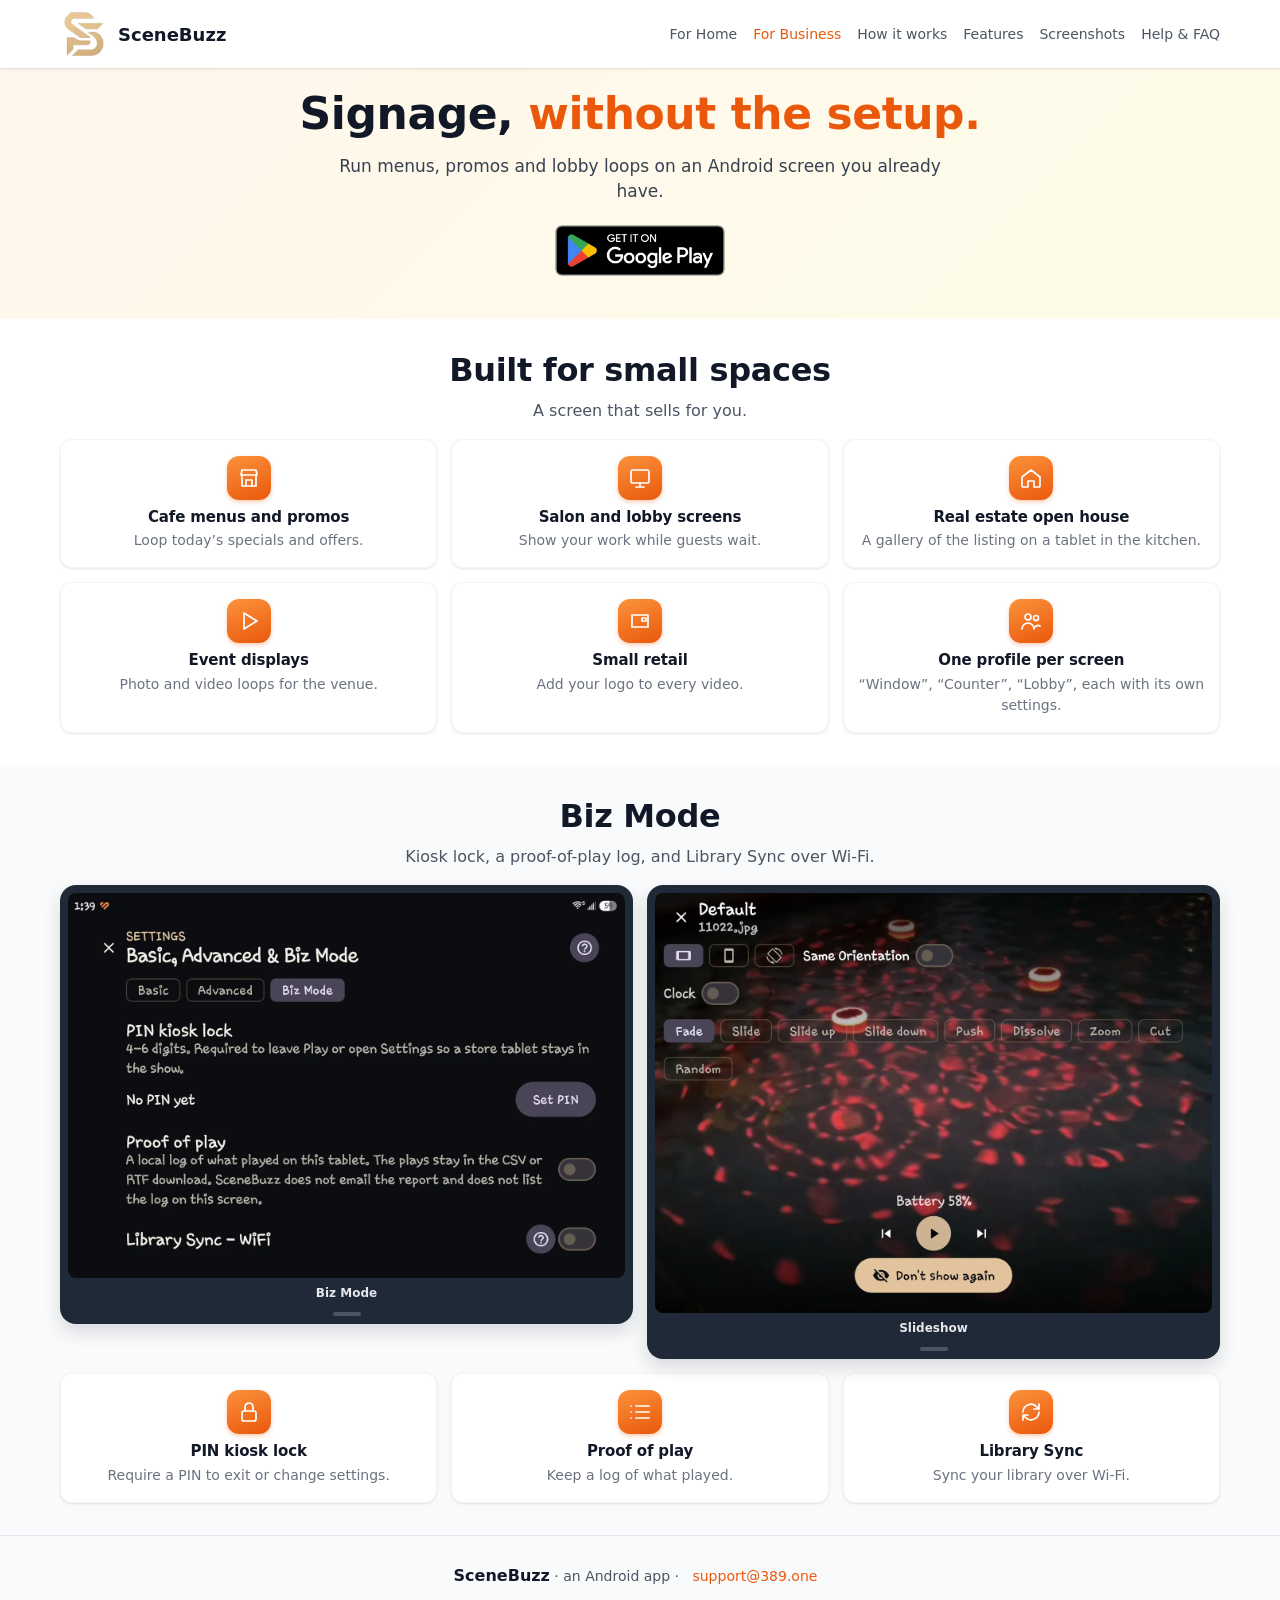
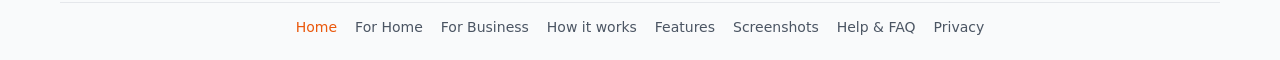
==== commit 4a562afa: "Show the live Google Play badge now that SceneBuzz is on the store. Replace the disabled Coming soon" ====
--- a/business.html
+++ b/business.html
@@ -2,5 +2,5 @@
 <meta name=description content="Biz Mode adds a PIN kiosk lock, a proof-of-play log, and Library Sync over Wi-Fi."><link rel=icon href=images/icon.png type=image/png><link rel=icon href=favicon.ico sizes=48x48><link rel=apple-touch-icon href=images/icon.png>
 <meta property=og:type content=website><meta property=og:title content="For Business · SceneBuzz"><meta property=og:description content="Biz Mode adds a PIN kiosk lock, a proof-of-play log, and Library Sync over Wi-Fi."><meta property=og:url content="https://scenebuzz.389.one/business.html"><meta property=og:image content="https://scenebuzz.389.one/images/feature.jpg"><meta name=twitter:card content=summary_large_image>
 <link rel=stylesheet href=style.css></head><body>
-<header><div class=w><a class=brand href=index.html><img src=images/icon.png alt=SceneBuzz width=48 height=48>SceneBuzz</a><nav><a href="home.html">For Home</a><a href="business.html" class=on>For Business</a><a href="how-it-works.html">How it works</a><a href="features.html">Features</a><a href="screenshots.html">Screenshots</a><a href="faq.html">Help & FAQ</a></nav></div></header><div class=hero><div class=w><h1>Signage, <span class=acc>without the setup.</span></h1><p class=lead>Run menus, promos and lobby loops on an Android screen you already have.</p><span class="btn play" aria-disabled="true"><svg class="ic" viewBox="0 0 24 24" fill="none" stroke="currentColor" stroke-width="1.7" stroke-linecap="round" stroke-linejoin="round"><path d="M7 4l13 8-13 8z"/></svg><span>Coming soon<br>to Google Play</span></span><p class="soon">Coming soon to Google Play · now in closed testing</p></div></div><section><div class=w><h2>Built for small spaces</h2><p class=sub>A screen that sells for you.</p><div class="g g3"><div class=card><svg class="ic" viewBox="0 0 24 24" fill="none" stroke="currentColor" stroke-width="1.7" stroke-linecap="round" stroke-linejoin="round"><path d="M4 9h16l-1-5H5zM5 9v11h14V9M9 20v-6h6v6"/></svg><h3>Cafe menus and promos</h3><p>Loop today’s specials and offers.</p></div><div class=card><svg class="ic" viewBox="0 0 24 24" fill="none" stroke="currentColor" stroke-width="1.7" stroke-linecap="round" stroke-linejoin="round"><rect x="3" y="4" width="18" height="13" rx="2"/><path d="M8 21h8M12 17v4"/></svg><h3>Salon and lobby screens</h3><p>Show your work while guests wait.</p></div><div class=card><svg class="ic" viewBox="0 0 24 24" fill="none" stroke="currentColor" stroke-width="1.7" stroke-linecap="round" stroke-linejoin="round"><path d="M3 11l9-7 9 7v9a1 1 0 0 1-1 1h-5v-6H9v6H4a1 1 0 0 1-1-1z"/></svg><h3>Real estate open house</h3><p>A gallery of the listing on a tablet in the kitchen.</p></div><div class=card><svg class="ic" viewBox="0 0 24 24" fill="none" stroke="currentColor" stroke-width="1.7" stroke-linecap="round" stroke-linejoin="round"><path d="M7 4l13 8-13 8z"/></svg><h3>Event displays</h3><p>Photo and video loops for the venue.</p></div><div class=card><svg class="ic" viewBox="0 0 24 24" fill="none" stroke="currentColor" stroke-width="1.7" stroke-linecap="round" stroke-linejoin="round"><path d="M4 6h16v12H4z"/><path d="M14 9h4v3h-4z"/></svg><h3>Small retail</h3><p>Add your logo to every video.</p></div><div class=card><svg class="ic" viewBox="0 0 24 24" fill="none" stroke="currentColor" stroke-width="1.7" stroke-linecap="round" stroke-linejoin="round"><circle cx="9" cy="8" r="3"/><circle cx="17" cy="9" r="2.5"/><path d="M3 20a6 6 0 0 1 12 0M15 20a4 4 0 0 1 6-3"/></svg><h3>One profile per screen</h3><p>“Window”, “Counter”, “Lobby”, each with its own settings.</p></div></div></div></section><section class="dark"><div class=w><h2>Biz Mode</h2><p class=sub>Kiosk lock, a proof-of-play log, and Library Sync over Wi-Fi.</p><div class=stack><div class="shots c2"><figure class=shot><img src=images/biz.webp alt="Biz Mode settings with PIN kiosk lock, proof of play, and Library Sync" width=1400 height=967><figcaption>Biz Mode</figcaption></figure><figure class=shot><img src=images/play.webp alt="SceneBuzz slideshow with the transition picker open" width=1400 height=1057><figcaption>Slideshow</figcaption></figure></div><div class="g g3"><div class=card><svg class="ic" viewBox="0 0 24 24" fill="none" stroke="currentColor" stroke-width="1.7" stroke-linecap="round" stroke-linejoin="round"><rect x="5" y="11" width="14" height="10" rx="2"/><path d="M8 11V7a4 4 0 0 1 8 0v4"/></svg><h3>PIN kiosk lock</h3><p>Require a PIN to exit or change settings.</p></div><div class=card><svg class="ic" viewBox="0 0 24 24" fill="none" stroke="currentColor" stroke-width="1.7" stroke-linecap="round" stroke-linejoin="round"><path d="M8 6h13M8 12h13M8 18h13M3 6h.01M3 12h.01M3 18h.01"/></svg><h3>Proof of play</h3><p>Keep a log of what played.</p></div><div class=card><svg class="ic" viewBox="0 0 24 24" fill="none" stroke="currentColor" stroke-width="1.7" stroke-linecap="round" stroke-linejoin="round"><path d="M4 12a8 8 0 0 1 14-5l2 2M20 12a8 8 0 0 1-14 5l-2-2M20 4v5h-5M4 20v-5h5"/></svg><h3>Library Sync</h3><p>Sync your library over Wi-Fi.</p></div></div></div></div></section>
+<header><div class=w><a class=brand href=index.html><img src=images/icon.png alt=SceneBuzz width=48 height=48>SceneBuzz</a><nav><a href="home.html">For Home</a><a href="business.html" class=on>For Business</a><a href="how-it-works.html">How it works</a><a href="features.html">Features</a><a href="screenshots.html">Screenshots</a><a href="faq.html">Help & FAQ</a></nav></div></header><div class=hero><div class=w><h1>Signage, <span class=acc>without the setup.</span></h1><p class=lead>Run menus, promos and lobby loops on an Android screen you already have.</p><a class="gplay" href="https://play.google.com/store/apps/details?id=com.sceneframe.app" target="_blank" rel="noopener"><img src="images/google-play-badge.png" alt="Get it on Google Play" width="194" height="75"></a></div></div><section><div class=w><h2>Built for small spaces</h2><p class=sub>A screen that sells for you.</p><div class="g g3"><div class=card><svg class="ic" viewBox="0 0 24 24" fill="none" stroke="currentColor" stroke-width="1.7" stroke-linecap="round" stroke-linejoin="round"><path d="M4 9h16l-1-5H5zM5 9v11h14V9M9 20v-6h6v6"/></svg><h3>Cafe menus and promos</h3><p>Loop today’s specials and offers.</p></div><div class=card><svg class="ic" viewBox="0 0 24 24" fill="none" stroke="currentColor" stroke-width="1.7" stroke-linecap="round" stroke-linejoin="round"><rect x="3" y="4" width="18" height="13" rx="2"/><path d="M8 21h8M12 17v4"/></svg><h3>Salon and lobby screens</h3><p>Show your work while guests wait.</p></div><div class=card><svg class="ic" viewBox="0 0 24 24" fill="none" stroke="currentColor" stroke-width="1.7" stroke-linecap="round" stroke-linejoin="round"><path d="M3 11l9-7 9 7v9a1 1 0 0 1-1 1h-5v-6H9v6H4a1 1 0 0 1-1-1z"/></svg><h3>Real estate open house</h3><p>A gallery of the listing on a tablet in the kitchen.</p></div><div class=card><svg class="ic" viewBox="0 0 24 24" fill="none" stroke="currentColor" stroke-width="1.7" stroke-linecap="round" stroke-linejoin="round"><path d="M7 4l13 8-13 8z"/></svg><h3>Event displays</h3><p>Photo and video loops for the venue.</p></div><div class=card><svg class="ic" viewBox="0 0 24 24" fill="none" stroke="currentColor" stroke-width="1.7" stroke-linecap="round" stroke-linejoin="round"><path d="M4 6h16v12H4z"/><path d="M14 9h4v3h-4z"/></svg><h3>Small retail</h3><p>Add your logo to every video.</p></div><div class=card><svg class="ic" viewBox="0 0 24 24" fill="none" stroke="currentColor" stroke-width="1.7" stroke-linecap="round" stroke-linejoin="round"><circle cx="9" cy="8" r="3"/><circle cx="17" cy="9" r="2.5"/><path d="M3 20a6 6 0 0 1 12 0M15 20a4 4 0 0 1 6-3"/></svg><h3>One profile per screen</h3><p>“Window”, “Counter”, “Lobby”, each with its own settings.</p></div></div></div></section><section class="dark"><div class=w><h2>Biz Mode</h2><p class=sub>Kiosk lock, a proof-of-play log, and Library Sync over Wi-Fi.</p><div class=stack><div class="shots c2"><figure class=shot><img src=images/biz.webp alt="Biz Mode settings with PIN kiosk lock, proof of play, and Library Sync" width=1400 height=967><figcaption>Biz Mode</figcaption></figure><figure class=shot><img src=images/play.webp alt="SceneBuzz slideshow with the transition picker open" width=1400 height=1057><figcaption>Slideshow</figcaption></figure></div><div class="g g3"><div class=card><svg class="ic" viewBox="0 0 24 24" fill="none" stroke="currentColor" stroke-width="1.7" stroke-linecap="round" stroke-linejoin="round"><rect x="5" y="11" width="14" height="10" rx="2"/><path d="M8 11V7a4 4 0 0 1 8 0v4"/></svg><h3>PIN kiosk lock</h3><p>Require a PIN to exit or change settings.</p></div><div class=card><svg class="ic" viewBox="0 0 24 24" fill="none" stroke="currentColor" stroke-width="1.7" stroke-linecap="round" stroke-linejoin="round"><path d="M8 6h13M8 12h13M8 18h13M3 6h.01M3 12h.01M3 18h.01"/></svg><h3>Proof of play</h3><p>Keep a log of what played.</p></div><div class=card><svg class="ic" viewBox="0 0 24 24" fill="none" stroke="currentColor" stroke-width="1.7" stroke-linecap="round" stroke-linejoin="round"><path d="M4 12a8 8 0 0 1 14-5l2 2M20 12a8 8 0 0 1-14 5l-2-2M20 4v5h-5M4 20v-5h5"/></svg><h3>Library Sync</h3><p>Sync your library over Wi-Fi.</p></div></div></div></div></section>
 <footer><div class=w><div><b style="color:#f4efe8">SceneBuzz</b> · an Android app · <a href="mailto:support@389.one">support@389.one</a></div><div><a href="index.html">Home</a><a href="home.html">For Home</a><a href="business.html">For Business</a><a href="how-it-works.html">How it works</a><a href="features.html">Features</a><a href="screenshots.html">Screenshots</a><a href="faq.html">Help & FAQ</a><a href="privacy.html">Privacy</a></div></div></footer></body></html>
